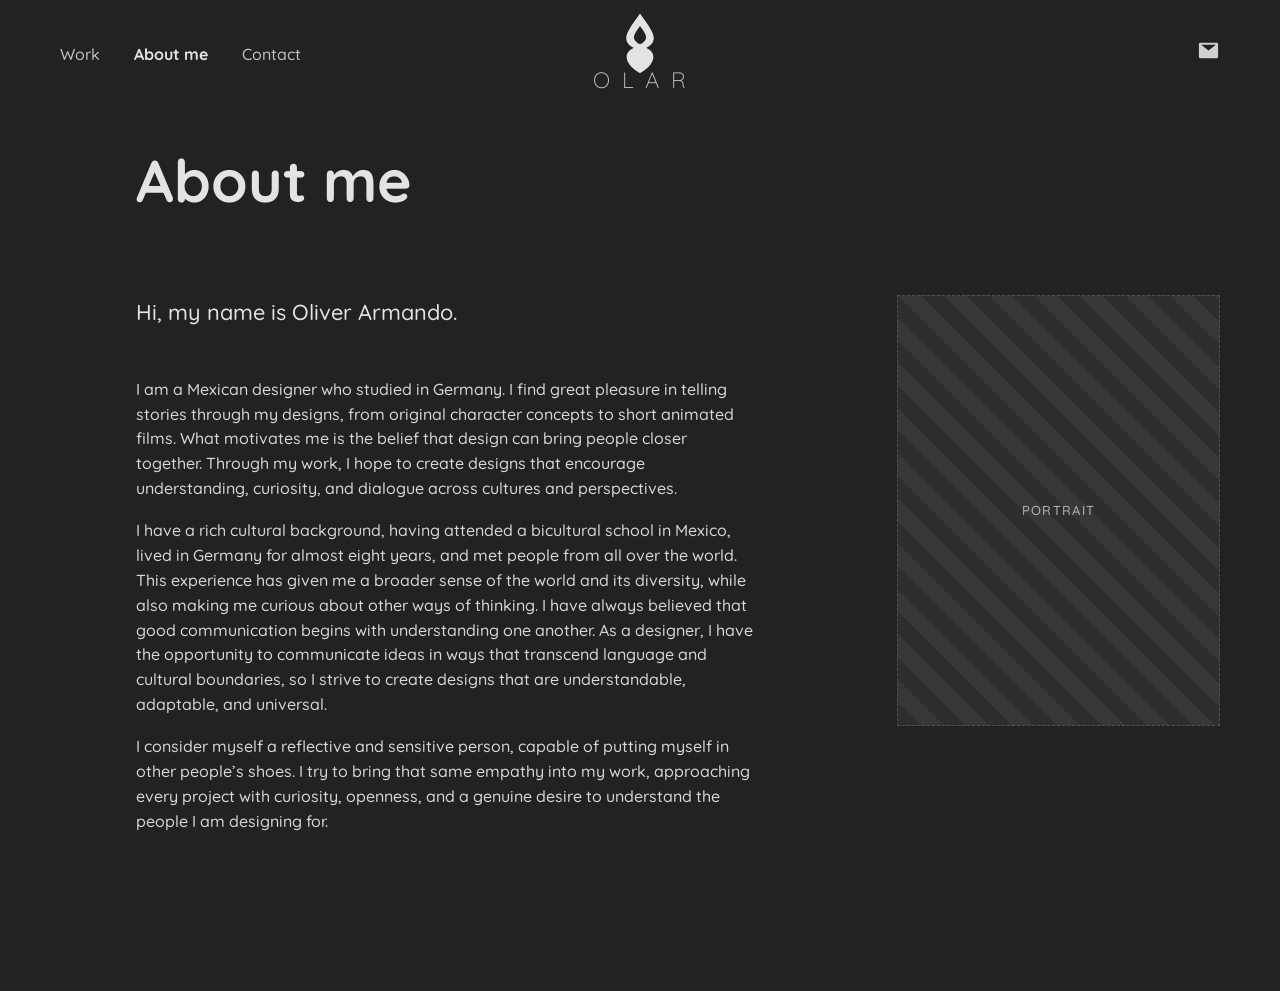
==== about.html @ d59c42cb "Portfolio site: structure, six categories, animation write-ups Static portfolio rebuilt off Adobe Po" ====
<!DOCTYPE html>
<html lang="en">
<head>
  <meta charset="utf-8">
  <meta name="viewport" content="width=device-width, initial-scale=1">
  <title>About me - Oliver Armando</title>
  <link rel="preconnect" href="https://fonts.googleapis.com">
  <link rel="preconnect" href="https://fonts.gstatic.com" crossorigin>
  <link href="https://fonts.googleapis.com/css2?family=Quicksand:wght@400;500;700&display=swap" rel="stylesheet">
  <link rel="stylesheet" href="assets/css/style.css">
</head>
<body data-page="about">

  <main class="about" id="about"></main>

  <script src="assets/js/data.js"></script>
  <script src="assets/js/main.js"></script>
</body>
</html>
---- assets/css/style.css ----
/* ============================================================
   DESIGN TOKENS
   Colours sampled directly from the Adobe Portfolio screenshots.
   ============================================================ */
:root {
  --bg:            #222222;   /* page AND header - deliberately identical */
  --text:          #E3E3E3;   /* headings, nav */
  --text-body:     #D6D6D6;   /* paragraphs */
  --text-muted:    #9A9A9A;
  --surface:       #1F1F1F;   /* hero social circles */
  --surface-raised:#3A3A3A;   /* back-to-top */
  --overlay:       #EAEAEA;   /* category tile hover wash */
  --overlay-text:  #222222;
  --field:         #F8F8F8;
  --accent:        #033A71;
  --placeholder:   #2E2E2E;   /* dummy rectangles */
  --placeholder-line:#4E4E4E;

  --header-h: 108px;
  --pad-x: 60px;
  --ease: cubic-bezier(.22,.61,.36,1);

  --fs-hero: clamp(38px, 5.2vw, 72px);
  --fs-h1:   clamp(34px, 4.6vw, 64px);
  --fs-lead: clamp(17px, 1.35vw, 24px);
  --fs-body: clamp(16px, 1.15vw, 21px);
  --fs-nav:  clamp(16px, 1.1vw, 20px);
}

/* ============================================================
   RESET
   ============================================================ */
*, *::before, *::after { box-sizing: border-box; }
html { scroll-behavior: smooth; }
body {
  margin: 0;
  background: var(--bg);
  color: var(--text-body);
  font-family: "Quicksand", "Trebuchet MS", "Segoe UI", system-ui, sans-serif;
  font-weight: 500;
  font-size: var(--fs-body);
  line-height: 1.55;
  -webkit-font-smoothing: antialiased;
  overflow-x: hidden;
}
h1, h2, h3 { margin: 0; color: var(--text); font-weight: 700; line-height: 1.1; }
p { margin: 0 0 1.1em; }
a { color: inherit; text-decoration: none; }
img { display: block; max-width: 100%; }
button { font: inherit; color: inherit; background: none; border: 0; cursor: pointer; }

/* ============================================================
   HEADER  (fixed, opaque, same colour as page)
   ============================================================ */
.site-header {
  position: fixed; inset: 0 0 auto 0; z-index: 100;
  height: var(--header-h);
  display: grid; grid-template-columns: 1fr auto 1fr; align-items: center;
  padding: 0 var(--pad-x);
  background: var(--bg);
}
.nav-main { display: flex; gap: 34px; font-size: var(--fs-nav); white-space: nowrap; }
.nav-main a { color: var(--text); opacity: .82; transition: opacity .2s var(--ease); }
.nav-main a:hover { opacity: 1; }
.nav-main a.is-active { font-weight: 700; opacity: 1; }

.logo { justify-self: center; display: block; }
.logo svg { width: 178px; height: auto; }

.nav-social { justify-self: end; display: flex; gap: 26px; align-items: center; }
.nav-social a { color: var(--text); opacity: .9; transition: opacity .2s var(--ease); }
.nav-social a:hover { opacity: 1; }
.nav-social svg { width: 23px; height: 23px; }

/* ============================================================
   HERO  (full viewport, fades out on scroll)
   ============================================================ */
.hero-wrap { position: relative; }
.hero {
  height: 100vh;
  display: flex; flex-direction: column; align-items: center; justify-content: center;
  text-align: center;
  padding: var(--header-h) var(--pad-x) 0;
  will-change: opacity;
}
.hero h1 { font-size: var(--fs-hero); margin-bottom: .35em; }
.hero-sub { font-size: var(--fs-lead); color: var(--text-body); margin-bottom: 2.6em; }

.hero-social { display: flex; gap: 16px; }
.hero-social a {
  width: 46px; height: 46px; border-radius: 50%;
  background: var(--surface); color: var(--text);
  display: grid; place-items: center;
  transition: background .25s var(--ease), transform .25s var(--ease);
}
.hero-social a:hover { background: #2E2E2E; transform: translateY(-2px); }
.hero-social svg { width: 19px; height: 19px; }

.hero-chevron {
  position: absolute; bottom: 42px; left: 50%; transform: translateX(-50%);
  color: var(--text-body); opacity: .8;
  animation: bob 2.4s var(--ease) infinite;
}
.hero-chevron svg { width: 52px; height: 30px; }
@keyframes bob {
  0%, 100% { transform: translate(-50%, 0); }
  50%      { transform: translate(-50%, 9px); }
}

@media (prefers-reduced-motion: reduce) {
  html { scroll-behavior: auto; }
  .hero-chevron { animation: none; }
}

/* ============================================================
   PLACEHOLDER RECTANGLES
   Rendered wherever `image` is null in data.js. Set a real path
   in the data and these disappear automatically.
   ============================================================ */
.thumb { position: relative; overflow: hidden; background: var(--placeholder); }
.thumb img { width: 100%; height: 100%; object-fit: cover; }
.ratio-4x3  { aspect-ratio: 4 / 3; }
.ratio-16x9 { aspect-ratio: 16 / 9; }
.ratio-3x4  { aspect-ratio: 3 / 4; }
.ratio-1x1  { aspect-ratio: 1 / 1; }

.ph {
  position: absolute; inset: 0;
  display: grid; place-items: center;
  background: repeating-linear-gradient(45deg,
      transparent 0 16px,
      rgba(255,255,255,.045) 16px 32px);
  border: 1px dashed var(--placeholder-line);
}
.ph-label {
  font-size: 13px; letter-spacing: .1em; text-transform: uppercase;
  color: #B4B4B4; text-align: center; padding: 0 12px; max-width: 90%;
}

/* ============================================================
   WORK GRID  (category covers, near full-bleed)
   ============================================================ */
.work-grid {
  display: grid; grid-template-columns: repeat(3, 1fr);
  gap: 36px; padding: 0 12px 120px;
}
.tile { position: relative; display: block; }
.tile-overlay {
  position: absolute; inset: 0;
  display: flex; flex-direction: column; align-items: center; justify-content: center;
  background: var(--overlay);
  opacity: 0; transition: opacity .28s var(--ease);
}
.tile:hover .tile-overlay,
.tile:focus-visible .tile-overlay { opacity: .93; }
.tile-overlay h3 { font-size: clamp(20px, 1.8vw, 30px); color: var(--overlay-text); }
.tile-overlay span { margin-top: .5em; font-size: clamp(15px, 1.2vw, 20px); color: #4A4A4A; }

/* ============================================================
   CATEGORY PAGE
   ============================================================ */
.page-head { padding: calc(var(--header-h) + 90px) var(--pad-x) 84px; text-align: center; }
.page-head h1 { font-size: var(--fs-h1); }

.gallery {
  display: grid; grid-template-columns: repeat(2, 1fr);
  column-gap: 12px; row-gap: 52px;
  padding: 0 96px;
}
.gallery { align-items: start; }
.g-item { margin: 0; }
.g-media { position: relative; }
/* keep the placeholder caption clear of the play button */
.gallery .ph { align-items: end; }
.gallery .ph-label { padding-bottom: 16px; }

.g-caption { padding: 20px 2px 0; max-width: 58ch; }
.g-caption h3 { font-size: clamp(17px, 1.3vw, 21px); margin-bottom: .5em; }
.g-year { font-weight: 500; color: var(--text-muted); font-size: .82em; margin-left: .35em; }
.g-caption p { font-size: clamp(14px, 1vw, 16px); line-height: 1.6; color: var(--text-body); margin: 0; }

.play {
  position: absolute; top: 50%; left: 50%; transform: translate(-50%,-50%);
  width: 68px; height: 68px; border-radius: 50%;
  background: #fff; display: grid; place-items: center;
  transition: transform .25s var(--ease);
  pointer-events: none;
}
.g-item:hover .play { transform: translate(-50%,-50%) scale(1.07); }
.play svg { width: 24px; height: 24px; margin-left: 4px; color: #222; }

.divider-note {
  grid-column: 1 / -1;
  text-align: center; font-size: var(--fs-lead); color: var(--text-body);
  padding: 96px 0 44px;
}

/* --- "You may also like" strip --- */
.also { padding: 150px 0 0; }
.also h2 { text-align: center; font-size: clamp(22px, 2vw, 30px); margin-bottom: 46px; }
.also-strip { display: grid; grid-template-columns: repeat(5, 1fr); gap: 5px; }
.also-strip .tile-overlay h3 { font-size: clamp(14px, 1.1vw, 18px); }
.also-strip .tile-overlay span { font-size: 13px; }

/* ============================================================
   ABOUT
   ============================================================ */
.about {
  padding: calc(var(--header-h) + 40px) var(--pad-x) 140px;
  max-width: 1500px; margin: 0 auto;
}
.about h1 { font-size: var(--fs-h1); margin-bottom: 1.4em; padding-left: 76px; }
.about-grid {
  display: grid; grid-template-columns: minmax(0,1.35fr) minmax(0,.65fr);
  gap: 90px; align-items: start; padding-left: 76px;
}
.about-intro { font-size: clamp(20px, 1.7vw, 29px); color: var(--text); margin-bottom: 2.2em; }
.about-text p { max-width: 62ch; }
.about-photo { width: 100%; max-width: 360px; }

/* ============================================================
   CONTACT
   ============================================================ */
.contact { padding: calc(var(--header-h) + 90px) var(--pad-x) 160px; text-align: center; }
.contact h1 { font-size: var(--fs-h1); margin-bottom: .9em; }
.contact-availability { font-size: var(--fs-lead); color: var(--text-body); margin-bottom: 3em; }

.email-row {
  display: inline-flex; align-items: center; gap: 14px; flex-wrap: wrap;
  justify-content: center; margin-bottom: .6em;
}
.email-link {
  font-size: clamp(22px, 2.4vw, 38px); font-weight: 700; color: var(--text);
  border-bottom: 2px solid transparent; transition: border-color .25s var(--ease);
}
.email-link:hover { border-bottom-color: var(--text); }
.copy-btn {
  width: 42px; height: 42px; border-radius: 50%; background: var(--surface);
  display: grid; place-items: center; color: var(--text);
  transition: background .25s var(--ease);
}
.copy-btn:hover { background: #2E2E2E; }
.copy-btn svg { width: 18px; height: 18px; }
.copy-toast { display: block; font-size: 14px; color: var(--text-muted); min-height: 1.5em; }

.cv-btn {
  display: inline-block; margin-top: 1.6em; padding: 14px 34px; border-radius: 999px;
  background: var(--accent); color: #fff; font-weight: 700;
  transition: filter .25s var(--ease);
}
.cv-btn:hover { filter: brightness(1.22); }

.profile-links { display: flex; justify-content: center; gap: 34px; flex-wrap: wrap; margin-top: 3.4em; }
.profile-links a { color: var(--text-body); border-bottom: 1px solid rgba(255,255,255,.22); }
.profile-links a:hover { color: var(--text); border-bottom-color: var(--text); }

/* ============================================================
   BACK TO TOP
   ============================================================ */
.to-top {
  position: fixed; right: 40px; bottom: 40px; z-index: 90;
  width: 58px; height: 58px; border-radius: 50%;
  background: var(--surface-raised); color: var(--text);
  display: grid; place-items: center;
  opacity: 0; visibility: hidden;
  transition: opacity .3s var(--ease), visibility .3s var(--ease), background .25s var(--ease);
}
.to-top.is-visible { opacity: .85; visibility: visible; }
.to-top:hover { opacity: 1; background: #4A4A4A; }
.to-top svg { width: 22px; height: 22px; }

/* ============================================================
   RESPONSIVE
   ============================================================ */
@media (max-width: 1180px) {
  :root { --pad-x: 36px; }
  .gallery { padding: 0 40px; }
  .about-grid { gap: 54px; padding-left: 0; }
  .about h1 { padding-left: 0; }
}

@media (max-width: 900px) {
  :root { --header-h: 92px; }
  .work-grid { grid-template-columns: repeat(2, 1fr); gap: 22px; }
  .also-strip { grid-template-columns: repeat(3, 1fr); }
  .about-grid { grid-template-columns: 1fr; }
  .about-photo { max-width: 300px; }
}

@media (max-width: 680px) {
  :root { --pad-x: 20px; --header-h: 84px; }
  .nav-main { gap: 18px; font-size: 15px; }
  .nav-social { gap: 16px; }
  .nav-social svg { width: 20px; height: 20px; }
  .logo svg { width: 118px; }
  .work-grid { grid-template-columns: 1fr; gap: 16px; }
  .gallery { grid-template-columns: 1fr; padding: 0 20px; row-gap: 34px; }
  .also-strip { grid-template-columns: repeat(2, 1fr); }
  .to-top { right: 20px; bottom: 20px; width: 48px; height: 48px; }
  .play { width: 54px; height: 54px; }
}

/* Phones: the centred logo no longer fits between nav and icons. */
@media (max-width: 520px) {
  .site-header { grid-template-columns: 1fr auto; }
  .logo { display: none; }
  .nav-main { gap: 14px; font-size: 14px; }
  .about h1, .page-head h1 { font-size: 34px; }
}
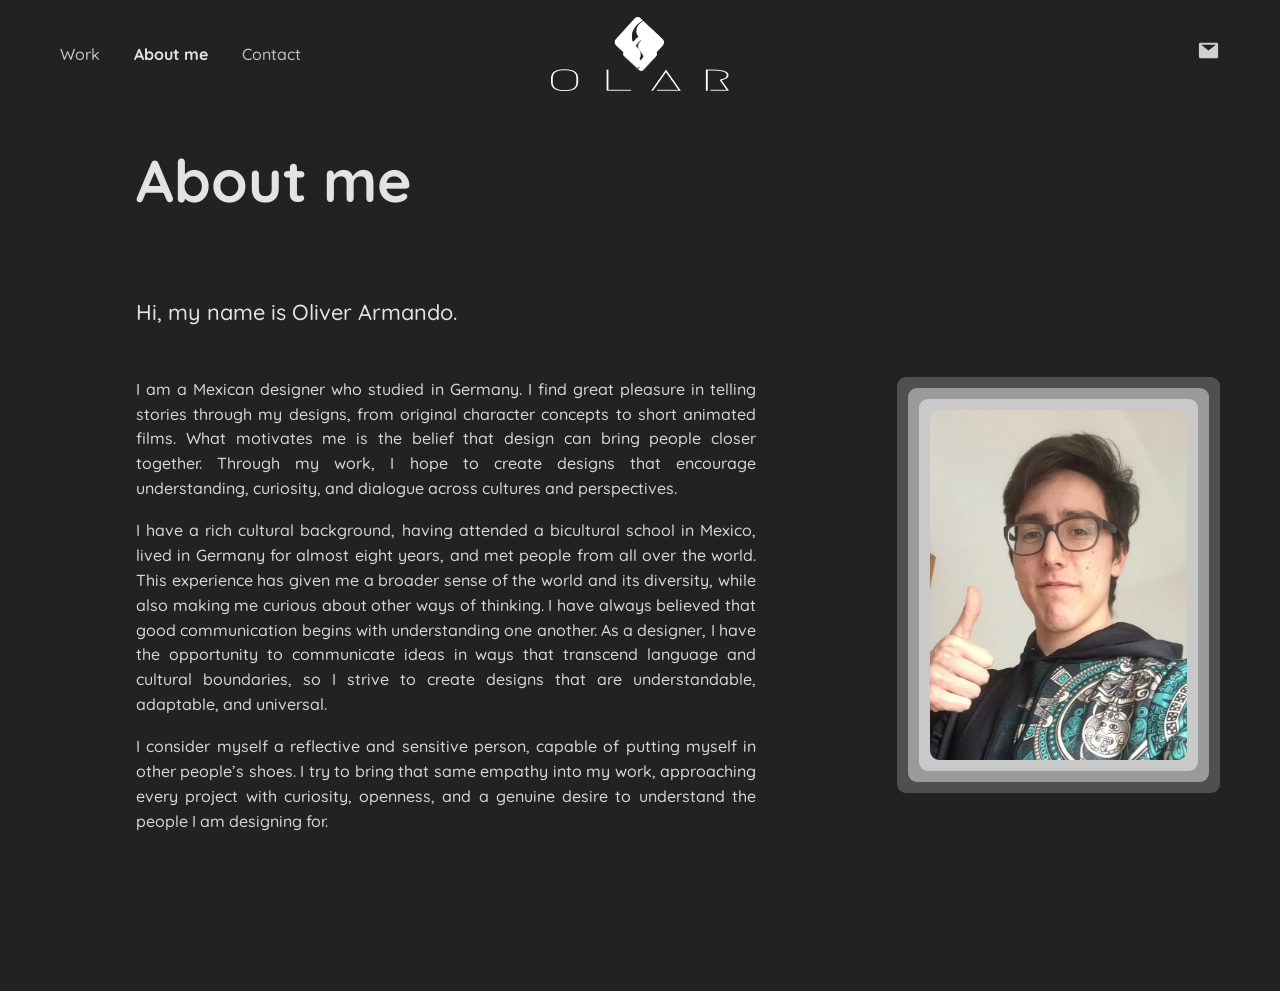
==== commit 336fc41e: "Even three-band portrait frame; block page zoom on phones, pinch in the lightbox instead Co-Authored" ====
--- a/about.html
+++ b/about.html
@@ -2,7 +2,7 @@
 <html lang="en">
 <head>
   <meta charset="utf-8">
-  <meta name="viewport" content="width=device-width, initial-scale=1">
+  <meta name="viewport" content="width=device-width, initial-scale=1, maximum-scale=1, user-scalable=no">
   <title>About me - Oliver Armando</title>
   <link rel="preconnect" href="https://fonts.googleapis.com">
   <link rel="preconnect" href="https://fonts.gstatic.com" crossorigin>
--- a/assets/css/style.css
+++ b/assets/css/style.css
@@ -58,24 +58,164 @@
   display: grid; grid-template-columns: 1fr auto 1fr; align-items: center;
   padding: 0 var(--pad-x);
   background: var(--bg);
+  transition: height .32s var(--ease);
+}
+
+/* ---- Contracted header ----------------------------------------
+   Shrinks once you scroll away from the top, showing only the mark.
+   Returns to full size back at the top, or on hover.               */
+.site-header.is-compact { height: 58px; }
+/* width stays put: the lockup only fades, so the centre column keeps
+   its size and the nav never slides sideways during the transition */
+.site-header.is-compact .logo-full { opacity: 0; }
+.site-header.is-compact .logo-mark { opacity: 1; }
+.site-header.is-compact .nav-main  { font-size: clamp(14px, .95vw, 16px); }
+.site-header.is-compact .nav-social svg { width: 19px; height: 19px; }
+
+.site-header.is-compact:hover,
+.site-header.is-compact:focus-within { height: var(--header-h); }
+.site-header.is-compact:hover .logo-full,
+.site-header.is-compact:focus-within .logo-full { opacity: 1; }
+.site-header.is-compact:hover .logo-mark,
+.site-header.is-compact:focus-within .logo-mark { opacity: 0; }
+.site-header.is-compact:hover .nav-main,
+.site-header.is-compact:focus-within .nav-main { font-size: var(--fs-nav); }
+.site-header.is-compact:hover .nav-social svg,
+.site-header.is-compact:focus-within .nav-social svg { width: 23px; height: 23px; }
+
+@media (prefers-reduced-motion: reduce) {
+  .site-header, .logo-full, .logo-mark { transition: none; }
 }
 .nav-main { display: flex; gap: 34px; font-size: var(--fs-nav); white-space: nowrap; }
 .nav-main a { color: var(--text); opacity: .82; transition: opacity .2s var(--ease); }
 .nav-main a:hover { opacity: 1; }
 .nav-main a.is-active { font-weight: 700; opacity: 1; }
 
-.logo { justify-self: center; display: block; }
-.logo svg { width: 178px; height: auto; }
+.logo { justify-self: center; display: grid; place-items: center; }
+/* both marks share one cell so swapping them cannot shift the layout */
+.logo-full, .logo-mark {
+  grid-area: 1 / 1;
+  height: auto; transition: opacity .28s var(--ease), width .32s var(--ease);
+}
+.logo-full { width: 178px; }
+.logo-mark { width: 34px; opacity: 0; }
 
 .nav-social { justify-self: end; display: flex; gap: 26px; align-items: center; }
 .nav-social a { color: var(--text); opacity: .9; transition: opacity .2s var(--ease); }
 .nav-social a:hover { opacity: 1; }
 .nav-social svg { width: 23px; height: 23px; }
 
+/* ---- Burger: a droplet anchored in the top-right corner ----
+   Fixed to the screen, never part of the header, so it survives the
+   header sliding away. The quarter-round bleeds off both edges, which
+   is what gives it the droplet shape.                              */
+/* A pill sliced down the middle by the screen edge: rounded cap on
+   the left, flat against the border on the right. */
+.burger {
+  display: none;
+  position: fixed; right: 0; top: 104px; z-index: 120;
+  width: 66px; height: 54px; padding: 0;
+  background: var(--surface-raised);
+  border-radius: 999px 0 0 999px;
+  transition: top .38s var(--ease), background .25s var(--ease),
+              width .3s var(--ease), height .3s var(--ease),
+              opacity .3s var(--ease);
+}
+.burger:hover, .burger:active { background: #4A4A4A; }
+
+/* Once you are reading, the burger steps back: it tucks to the top,
+   shrinks and goes translucent so it stops covering words, while
+   staying findable. Full strength again at the top or once opened. */
+body.scrolled .burger { width: 50px; height: 42px; opacity: .5; }
+body.scrolled .burger-bars { width: 19px; }
+body.scrolled .burger-bars span { width: 19px; height: 2px; margin: 4px 0; }
+body.menu-open .burger { opacity: 1; width: 66px; height: 54px; }
+body.menu-open .burger-bars { width: 26px; }
+body.menu-open .burger-bars span { width: 26px; height: 3px; margin: 5px 0; }
+
+.burger-bars {
+  position: absolute; left: 50%; top: 50%;
+  transform: translate(-50%, -50%);
+  display: block; width: 26px;
+  transition: width .3s var(--ease);
+}
+.burger-bars span {
+  display: block; width: 26px; height: 3px; margin: 5px 0;
+  background: var(--text); border-radius: 2px;
+  transition: transform .28s var(--ease), opacity .2s var(--ease);
+}
+/* 8px, not 13: the bars' 5px margins collapse between siblings, so the
+   gap between centres is height 3 + one 5px margin */
+body.menu-open .burger-bars span:nth-child(1) { transform: translateY(8px) rotate(45deg); }
+body.menu-open .burger-bars span:nth-child(2) { opacity: 0; }
+body.menu-open .burger-bars span:nth-child(3) { transform: translateY(-8px) rotate(-45deg); }
+
+/* Catches taps outside the panel so the menu can be dismissed without
+   aiming for the X, and stops a stray tap hitting the page behind. */
+.menu-backdrop {
+  display: none;
+  position: fixed; inset: 0; z-index: 105;
+  background: rgba(8, 8, 8, .72);
+  opacity: 0; pointer-events: none;
+  transition: opacity .26s var(--ease);
+}
+body.menu-open .menu-backdrop { opacity: 1; pointer-events: auto; }
+
+/* A strip the same height as the pill, sliding in from the right edge
+   rather than dropping over the whole screen. */
+.menu-panel {
+  display: none;
+  position: fixed; top: var(--burger-top, 104px); right: 0; z-index: 108;
+  height: 54px; width: max-content;
+  background: var(--surface-raised);
+  border-radius: 999px 0 0 999px;
+  flex-direction: row; align-items: center; justify-content: flex-end;
+  gap: 26px;
+  padding: 0 82px 0 30px;        /* right pad clears the pill */
+  transform: translateX(100%);
+  transition: transform .36s var(--ease), top .38s var(--ease);
+  pointer-events: none;
+}
+.menu-panel a {
+  display: block; width: auto; padding: 4px 2px;
+  font-size: 17px; white-space: nowrap; color: var(--text);
+}
+.menu-panel a:active { background: rgba(255, 255, 255, .09); }
+body.menu-open .menu-panel { transform: translateX(0); pointer-events: auto; }
+body.menu-open { overflow: hidden; }
+
 /* ============================================================
    HERO  (full viewport, fades out on scroll)
    ============================================================ */
 .hero-wrap { position: relative; }
+
+/* ---- Work drifting behind the greeting ---- */
+.hero-bg {
+  position: absolute; inset: 0; overflow: hidden;
+  pointer-events: none; z-index: 0;
+}
+.star {
+  --peak: .30;                  /* ceiling, so the text always wins */
+  position: absolute;
+  opacity: 0;
+  transform: translate(-50%, -50%) scale(.55);
+  will-change: opacity, transform;
+}
+/* the box takes the picture's own proportions, so square stickers and
+   wide stills alike are shown whole rather than cropped to a ratio */
+.star img { display: block; width: 100%; height: auto; border-radius: 6px; }
+.star.is-running { animation-name: star-drift; animation-timing-function: var(--ease); }
+/* in, dip, back up, then gone - scaling the whole way through */
+/* One rise and one fall - the mid-animation dip was reading as the
+   piece appearing twice. */
+@keyframes star-drift {
+  0%   { opacity: 0;            transform: translate(-50%, -50%) scale(.6); }
+  16%  { opacity: var(--peak);  }
+  68%  { opacity: var(--peak);  }
+  100% { opacity: 0;            transform: translate(-50%, -50%) scale(1.26); }
+}
+/* the greeting and the cue sit above the drift */
+.hero, .hero-chevron { position: relative; z-index: 1; }
 .hero {
   height: 100vh;
   display: flex; flex-direction: column; align-items: center; justify-content: center;
@@ -85,6 +225,27 @@
 }
 .hero h1 { font-size: var(--fs-hero); margin-bottom: .35em; }
 .hero-sub { font-size: var(--fs-lead); color: var(--text-body); margin-bottom: 2.6em; }
+/* A highlight sweeping left to right, so the eye is drawn to the cue
+   that there is more below. Falls back to plain text where
+   background-clip:text is unsupported. */
+@supports ((-webkit-background-clip: text) or (background-clip: text)) {
+  .hero-sub {
+    background-image: linear-gradient(100deg,
+      #8C8C8C 42%, #FFFFFF 50%, #8C8C8C 58%);
+    background-size: 320% 100%;
+    background-repeat: no-repeat;
+    -webkit-background-clip: text; background-clip: text;
+    color: transparent;
+    animation: sub-sheen 2.8s linear infinite;
+  }
+}
+@keyframes sub-sheen {
+  from { background-position: 100% 0; }
+  to   { background-position: 0% 0; }
+}
+@media (prefers-reduced-motion: reduce) {
+  .hero-sub { animation: none; }
+}
 
 .hero-social { display: flex; gap: 16px; }
 .hero-social a {
@@ -96,6 +257,24 @@
 .hero-social a:hover { background: #2E2E2E; transform: translateY(-2px); }
 .hero-social svg { width: 19px; height: 19px; }
 
+/* Three arrows lighting up one after another, downwards. Phones only -
+   the desktop hero keeps its single hovering chevron. */
+.hero-arrows { display: none; flex-direction: column; align-items: center; }
+.hero-arrows svg {
+  display: block; width: 30px; height: 17px; color: var(--text-body);
+  animation: arrow-chase 1.7s var(--ease) infinite;
+}
+.hero-arrows svg + svg { margin-top: -3px; }
+.hero-arrows svg:nth-child(1) { animation-delay: 0s; }
+.hero-arrows svg:nth-child(2) { animation-delay: .19s; }
+.hero-arrows svg:nth-child(3) { animation-delay: .38s; }
+/* the scale rides the same curve as the opacity, so each arrow swells
+   as it lights up */
+@keyframes arrow-chase {
+  0%, 62%, 100% { opacity: .20; transform: scale(.86); }
+  18%           { opacity: 1;   transform: scale(1.18); }
+}
+
 .hero-chevron {
   position: absolute; bottom: 42px; left: 50%; transform: translateX(-50%);
   color: var(--text-body); opacity: .8;
@@ -123,6 +302,12 @@
 .ratio-16x9 { aspect-ratio: 16 / 9; }
 .ratio-3x4  { aspect-ratio: 3 / 4; }
 .ratio-1x1  { aspect-ratio: 1 / 1; }
+.ratio-a4   { aspect-ratio: 1273 / 1800; }  /* portrait poster / A-series page */
+.ratio-3x2  { aspect-ratio: 3 / 2; }        /* landscape spread */
+/* image keeps its own shape - for sets with mixed dimensions */
+.ratio-auto { aspect-ratio: auto; }
+.ratio-auto img { height: auto; object-fit: contain; }
+.ratio-auto .ph { position: static; min-height: 220px; }
 
 .ph {
   position: absolute; inset: 0;
@@ -161,15 +346,55 @@
    ============================================================ */
 .page-head { padding: calc(var(--header-h) + 90px) var(--pad-x) 84px; text-align: center; }
 .page-head h1 { font-size: var(--fs-h1); }
+.page-intro {
+  max-width: 68ch; margin: 1.5em auto 0;
+  font-size: var(--fs-lead); color: var(--text-body); line-height: 1.6;
+}
+.page-intro:empty { display: none; }
 
 .gallery {
-  display: grid; grid-template-columns: repeat(2, 1fr);
+  display: grid;
+  grid-template-columns: repeat(var(--gallery-cols, 2), 1fr);
   column-gap: 12px; row-gap: 52px;
   padding: 0 96px;
 }
 .gallery { align-items: start; }
 .g-item { margin: 0; }
 .g-media { position: relative; }
+.g-media[data-video], [data-zoom] { cursor: pointer; }
+.g-media[data-video]:focus-visible,
+[data-zoom]:focus-visible { outline: 2px solid var(--text); outline-offset: 3px; }
+
+/* Clickable stills: darken and name the action, so it reads as clickable */
+[data-zoom]::after {
+  content: ""; position: absolute; inset: 0;
+  background: rgba(0,0,0,.45);
+  opacity: 0; transition: opacity .25s var(--ease);
+  pointer-events: none;
+}
+[data-zoom] .zoom-hint {
+  position: absolute; left: 50%; top: 50%; transform: translate(-50%,-50%) scale(.96);
+  z-index: 2; pointer-events: none;
+  padding: 9px 18px; border-radius: 999px;
+  background: rgba(255,255,255,.92); color: #222;
+  font-size: 13px; font-weight: 700; letter-spacing: .04em; white-space: nowrap;
+  opacity: 0; transition: opacity .25s var(--ease), transform .25s var(--ease);
+}
+[data-zoom]:hover::after,
+[data-zoom]:focus-visible::after { opacity: 1; }
+[data-zoom]:hover .zoom-hint,
+[data-zoom]:focus-visible .zoom-hint {
+  opacity: 1; transform: translate(-50%,-50%) scale(1);
+}
+
+/* Touch devices get no hover, so state the affordance permanently */
+@media (hover: none) {
+  [data-zoom] .zoom-hint {
+    opacity: 1; top: auto; bottom: 10px; transform: translate(-50%, 0) scale(1);
+    background: rgba(255,255,255,.82); font-size: 12px; padding: 6px 13px;
+  }
+}
+.g-embed { display: block; width: 100%; aspect-ratio: 16 / 9; border: 0; }
 /* keep the placeholder caption clear of the play button */
 .gallery .ph { align-items: end; }
 .gallery .ph-label { padding-bottom: 16px; }
@@ -195,6 +420,124 @@
   padding: 96px 0 44px;
 }
 
+/* ---- Feature block: text left, image right, grouped near the centre ---- */
+.feature {
+  grid-column: 1 / -1;
+  display: flex; flex-wrap: wrap; align-items: center; justify-content: center;
+  gap: 48px; max-width: 1180px; margin: 0 auto;
+  padding: 84px 0 64px;
+}
+/* text takes roughly three quarters of the row, so it reads in a few
+   lines rather than a narrow column */
+.feature-text {
+  flex: 1 1 520px; max-width: none; margin: 0; text-align: left;
+  font-size: var(--fs-lead); color: var(--text-body); line-height: 1.6;
+}
+.feature-media { flex: 0 0 min(250px, 24%); position: relative; overflow: hidden; }
+.feature-media img { width: 100%; height: auto; display: block; }
+
+/* ---- Compact: small thumbs, generous breathing room ---- */
+.gallery.is-compact { row-gap: 110px; }
+.gallery.is-compact .thumb { max-height: 360px; background: none; }
+.gallery.is-compact .thumb img { height: 100%; object-fit: contain; object-position: left top; }
+
+/* ---- Carousel: a rotating coverflow, one piece in focus ---- */
+/* carousel pages trade heading space so a slide and its name fit on screen */
+.carousel-page .page-head {
+  padding: calc(var(--header-h) + 34px) var(--pad-x) 20px;
+}
+.carousel-page .page-head h1 { font-size: clamp(30px, 3.4vw, 46px); }
+.carousel-page .page-intro {
+  margin-top: .9em; font-size: clamp(15px, 1.1vw, 18px); max-width: 62ch;
+}
+
+.gallery.is-carousel {
+  display: block; position: relative; padding: 0;
+  --slide-w: min(380px, 58vw);   /* padding below derives from this, so
+                                    the active slide lands dead centre */
+}
+.gallery.is-carousel .track {
+  display: flex; gap: 18px;
+  overflow-x: auto;   /* snapping is done in JS - native snap does not
+                         re-snap after the loop's programmatic jumps */
+  padding: 26px calc((100% - var(--slide-w)) / 2) 16px;
+  perspective: 1400px; perspective-origin: 50% 45%;
+  scrollbar-width: none;
+}
+.gallery.is-carousel .track::-webkit-scrollbar { display: none; }
+
+.gallery.is-carousel .g-item {
+  flex: 0 0 var(--slide-w);
+  transform-style: preserve-3d;
+  will-change: transform, opacity;
+  transition: opacity .18s linear;
+}
+/* uniform slide height keeps the row tidy and fits image + name on screen */
+.gallery.is-carousel .thumb {
+  aspect-ratio: auto; height: min(34vh, 290px);
+  background: none;
+}
+.gallery.is-carousel .thumb img { width: 100%; height: 100%; object-fit: contain; }
+.gallery.is-carousel .g-caption {
+  text-align: center; max-width: none; padding-top: 14px;
+}
+.gallery.is-carousel .g-caption p { font-size: 14px; }
+/* only the piece in focus is fully legible */
+.gallery.is-carousel .g-item:not(.is-focus) .g-caption { opacity: .45; }
+
+.car-btn {
+  position: absolute; top: 40%; transform: translateY(-50%); z-index: 5;
+  width: 52px; height: 52px; border-radius: 50%;
+  background: var(--surface-raised); color: var(--text);
+  display: grid; place-items: center; opacity: .85;
+  transition: opacity .25s var(--ease), background .25s var(--ease);
+}
+.car-btn:hover { opacity: 1; background: #4A4A4A; }
+.car-btn:disabled { opacity: .18; cursor: default; }
+.car-btn svg { width: 22px; height: 22px; }
+.car-prev { left: 18px; }
+.car-next { right: 18px; }
+
+/* ---- Lightbox ---- */
+.lightbox {
+  position: fixed; inset: 0; z-index: 200;
+  background: #0E0E0E;
+  display: none; place-items: center; padding: 56px 24px;
+}
+.lightbox.is-open { display: grid; }
+.lb-figure { margin: 0; max-width: 100%; max-height: 100%; text-align: center; }
+.lb-img {
+  max-width: min(1400px, 94vw); max-height: 82vh;
+  width: auto; height: auto; margin: 0 auto;
+  /* the lightbox does its own pinch and pan, so the browser must not
+     claim the gesture first */
+  touch-action: none;
+  transform-origin: center center;
+}
+.lb-img.is-zoomed { cursor: grab; }
+.lb-caption { margin-top: 16px; color: var(--text-body); font-size: 15px; }
+.lb-nav {
+  position: absolute; top: 50%; transform: translateY(-50%);
+  width: 54px; height: 54px; border-radius: 50%;
+  background: rgba(255,255,255,.12); color: #fff;
+  display: grid; place-items: center;
+  transition: background .25s var(--ease);
+}
+.lb-nav:hover { background: rgba(255,255,255,.26); }
+.lb-nav[hidden] { display: none; }
+.lb-nav svg { width: 24px; height: 24px; }
+.lb-prev { left: 26px; }
+.lb-next { right: 26px; }
+
+.lb-close {
+  position: absolute; top: 22px; right: 28px;
+  width: 46px; height: 46px; border-radius: 50%;
+  background: var(--surface-raised); color: var(--text);
+  font-size: 28px; line-height: 1;
+  display: grid; place-items: center;
+}
+.lb-close:hover { background: #4A4A4A; }
+
 /* --- "You may also like" strip --- */
 .also { padding: 150px 0 0; }
 .also h2 { text-align: center; font-size: clamp(22px, 2vw, 30px); margin-bottom: 46px; }
@@ -214,9 +557,50 @@
   display: grid; grid-template-columns: minmax(0,1.35fr) minmax(0,.65fr);
   gap: 90px; align-items: start; padding-left: 76px;
 }
-.about-intro { font-size: clamp(20px, 1.7vw, 29px); color: var(--text); margin-bottom: 2.2em; }
-.about-text p { max-width: 62ch; }
-.about-photo { width: 100%; max-width: 360px; }
+/* sits above the grid, so the portrait lines up with the body text
+   rather than with this opening line */
+.about-intro {
+  font-size: clamp(20px, 1.7vw, 29px); color: var(--text);
+  margin: 0 0 2.2em; padding-left: 76px;
+}
+/* justified reads as a block of type rather than a ragged note;
+   hyphenation stops it opening rivers between words */
+.about-text p {
+  max-width: 62ch;
+  text-align: justify;
+  hyphens: auto; -webkit-hyphens: auto;
+}
+/* Three bands, all lighter than the page, darkest on the outside:
+   a thin dark ring, a thick mid-grey one, and a light mat innermost.
+   Widths are variables so the phone can scale the whole frame down
+   in one place and keep the proportion. */
+/* Three bands of the same width and the same corner, darkest outside.
+   Each is a nested box with its own padding and background rather than a
+   border or a shadow: a border squares off its own inner corner and a
+   shadow adds its spread to the radius, so neither can hold one curve
+   across all three. */
+.about-photo {
+  width: 100%; max-width: 360px; position: relative;
+  --band: 11px;
+  --band-r: 9px;
+  padding: var(--band);
+  background: #4F4F4F;                /* outermost, darkest */
+  border-radius: var(--band-r);
+}
+.about-photo .photo-band {
+  padding: var(--band);
+  background: #9A9A9A;                /* middle */
+  border-radius: var(--band-r);
+}
+.about-photo .thumb {
+  padding: var(--band);
+  background: #C9C9C9;                /* innermost, lightest */
+  border: 0;
+  border-radius: var(--band-r);
+  overflow: hidden;
+}
+/* square-round, not a pill - the picture carries the same corner */
+.about-photo .thumb img { border-radius: var(--band-r); }
 
 /* ============================================================
    CONTACT
@@ -268,6 +652,23 @@
 .to-top.is-visible { opacity: .85; visibility: visible; }
 .to-top:hover { opacity: 1; background: #4A4A4A; }
 .to-top svg { width: 22px; height: 22px; }
+.to-top-arrows { display: none; flex-direction: column; align-items: center; }
+.to-top-arrows svg {
+  display: block; width: 24px; height: 14px; color: var(--text);
+  transform: rotate(180deg);
+  animation: arrow-chase-up 1.7s var(--ease) infinite;
+}
+/* overlap between arrows only - a trailing negative margin would
+   shrink the box below the glyphs and throw the centring off */
+.to-top-arrows svg + svg { margin-top: -4px; }
+/* bottom arrow first, so the chase travels upward */
+.to-top-arrows svg:nth-child(1) { animation-delay: .38s; }
+.to-top-arrows svg:nth-child(2) { animation-delay: .19s; }
+.to-top-arrows svg:nth-child(3) { animation-delay: 0s; }
+@keyframes arrow-chase-up {
+  0%, 62%, 100% { opacity: .20; transform: rotate(180deg) scale(.86); }
+  18%           { opacity: 1;   transform: rotate(180deg) scale(1.18); }
+}
 
 /* ============================================================
    RESPONSIVE
@@ -282,28 +683,120 @@
 @media (max-width: 900px) {
   :root { --header-h: 92px; }
   .work-grid { grid-template-columns: repeat(2, 1fr); gap: 22px; }
+  .gallery { --gallery-cols: 2; }
   .also-strip { grid-template-columns: repeat(3, 1fr); }
   .about-grid { grid-template-columns: 1fr; }
-  .about-photo { max-width: 300px; }
+  /* the box loses 60px here, so the bands come down with it */
+  .about-photo {
+    max-width: 300px; margin-inline: auto;
+    --band: 9px; --band-r: 7px;
+  }
 }
 
 @media (max-width: 680px) {
   :root { --pad-x: 20px; --header-h: 84px; }
-  .nav-main { gap: 18px; font-size: 15px; }
-  .nav-social { gap: 16px; }
-  .nav-social svg { width: 20px; height: 20px; }
-  .logo svg { width: 118px; }
+
+  /* no double-tap zoom: zooming the page dragged the fixed header and
+     burger out of view. Pictures still zoom, inside the lightbox. */
+  html { touch-action: manipulation; }
+
+  /* Phone header: just the logo, centred. The page links live in the
+     burger, which is fixed to the corner and is not part of this bar. */
+  .site-header { grid-template-columns: 1fr auto 1fr; }
+  /* one source of truth for where the pill and its strip sit */
+  body { --burger-top: 104px; }
+  body.scrolled { --burger-top: 10px; }
+  .burger { display: block; top: var(--burger-top); }
+  .menu-panel { display: flex; }
+  .menu-backdrop { display: block; }
+
+  /* fades out rather than sliding, so the logo leaves like the text.
+     On pages without a hero this is driven by scroll direction. */
+  .site-header.is-hidden { opacity: 0; pointer-events: none; }
+  .site-header { transition: height .32s var(--ease), opacity .3s var(--ease); }
+  .nav-main, .nav-social { display: none; }
+  /* display:none drops those two out of the grid, so the logo must be
+     pinned to the middle column or it slides into the first one */
+  .logo { display: grid; grid-column: 2; }
+  .logo-full { width: 116px; }
+  .logo-mark { width: 30px; }
+  .site-header.is-compact { height: 56px; }
+
+  /* hero: arrows replace the mail icon and the bottom chevron */
+  .hero-social, .hero-chevron { display: none; }
+  .hero-arrows { display: flex; }
+  .hero { height: 100svh; }          /* ignores the address bar, so nothing jumps */
+  .hero-sub { margin-bottom: 1.8em; }
+
+  /* ---- Categories as a swipeable carousel -------------------
+     The labels can no longer wait for a hover that never comes,
+     so the overlay is always on - same look as the desktop
+     hover state, with the cover showing through behind it.   */
+  .work-grid.is-carousel {
+    position: relative; padding: 0;
+    --slide-w: min(300px, 78vw);
+    transition: opacity .4s var(--ease);
+    /* fills the screen below the hero so the carousel sits centred
+       rather than clinging to the bottom of the page */
+    min-height: 100svh;
+    display: flex; flex-direction: column; justify-content: center;
+  }
+  /* deliberately quiet - it is a hint, not a headline, and should not
+     pull attention off the arrows or the carousel */
+  .work-note {
+    display: block; text-align: center; margin: 24px auto 0; max-width: 30ch;
+    font-size: 12.5px; line-height: 1.45; color: #7C7C7C;
+  }
+  .work-grid.is-carousel .track {
+    display: flex; gap: 16px;
+    overflow-x: auto; overscroll-behavior-x: contain;
+    padding: 6px calc((100% - var(--slide-w)) / 2) 14px;
+    perspective: 1200px; perspective-origin: 50% 45%;
+    scrollbar-width: none;
+  }
+  .work-grid.is-carousel .track::-webkit-scrollbar { display: none; }
+  .work-grid.is-carousel .tile {
+    flex: 0 0 var(--slide-w);
+    transform-style: preserve-3d; will-change: transform, opacity;
+  }
+  .work-grid.is-carousel .tile-overlay { opacity: .93; }
+  .work-grid.is-carousel .car-btn { top: 50%; }
+  .work-grid.is-carousel .car-prev { left: 4px; }
+  .work-grid.is-carousel .car-next { right: 4px; }
   .work-grid { grid-template-columns: 1fr; gap: 16px; }
-  .gallery { grid-template-columns: 1fr; padding: 0 20px; row-gap: 34px; }
+  .gallery { --gallery-cols: 1; padding: 0 20px; row-gap: 34px; }
+  .gallery.is-compact { row-gap: 64px; }
+  .feature { grid-template-columns: 1fr; gap: 28px; padding: 56px 0 40px; }
+  .feature-media { max-width: 260px; margin: 0 auto; }
+  .feature-text { text-align: center; }
+  .car-btn { width: 42px; height: 42px; }
+  .car-prev { left: 6px; }
+  .car-next { right: 6px; }
   .also-strip { grid-template-columns: repeat(2, 1fr); }
-  .to-top { right: 20px; bottom: 20px; width: 48px; height: 48px; }
+  /* Lightbox: the arrows sat on top of the picture on a narrow screen,
+     so they move to a row underneath it. Swiping works too. */
+  .lightbox { padding: 60px 12px 96px; }
+  .lb-img { max-height: 66vh; max-width: 94vw; }
+  .lb-nav {
+    top: auto; bottom: 22px; transform: none;
+    width: 50px; height: 50px;
+  }
+  .lb-prev { left: 50%; margin-left: -60px; }
+  .lb-next { right: 50%; margin-right: -60px; }
+  .lb-close { top: 14px; right: 14px; }
+
+  /* About: the desktop indent made this line look centred on a phone */
+  .about-intro { padding-left: 0; }
+
+  .to-top { right: 20px; bottom: 20px; width: 52px; height: 52px; }
+  .to-top-icon { display: none; }
+  .to-top-arrows { display: flex; }
   .play { width: 54px; height: 54px; }
 }
 
 /* Phones: the centred logo no longer fits between nav and icons. */
 @media (max-width: 520px) {
-  .site-header { grid-template-columns: 1fr auto; }
-  .logo { display: none; }
-  .nav-main { gap: 14px; font-size: 14px; }
+  /* the logo now stays: the burger freed up the room it needed */
+  .logo-full { width: 104px; }
   .about h1, .page-head h1 { font-size: 34px; }
 }
